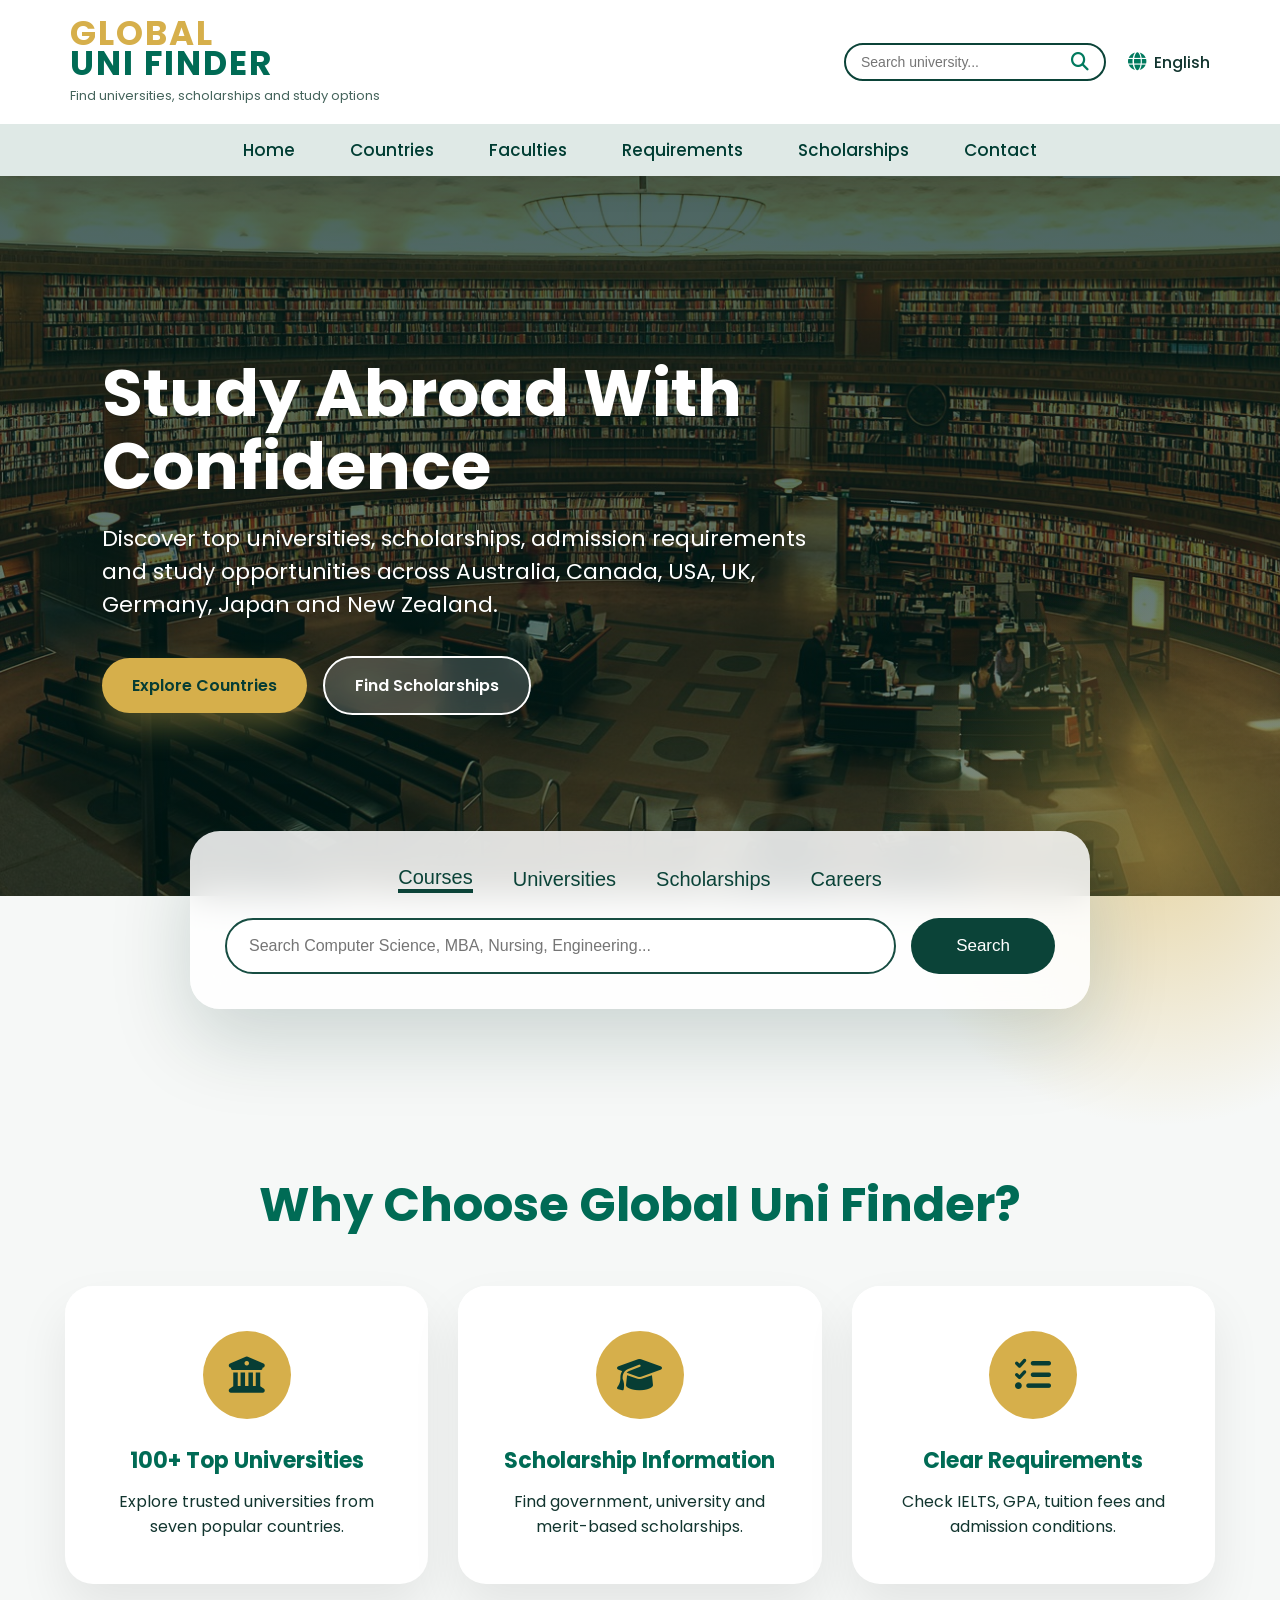
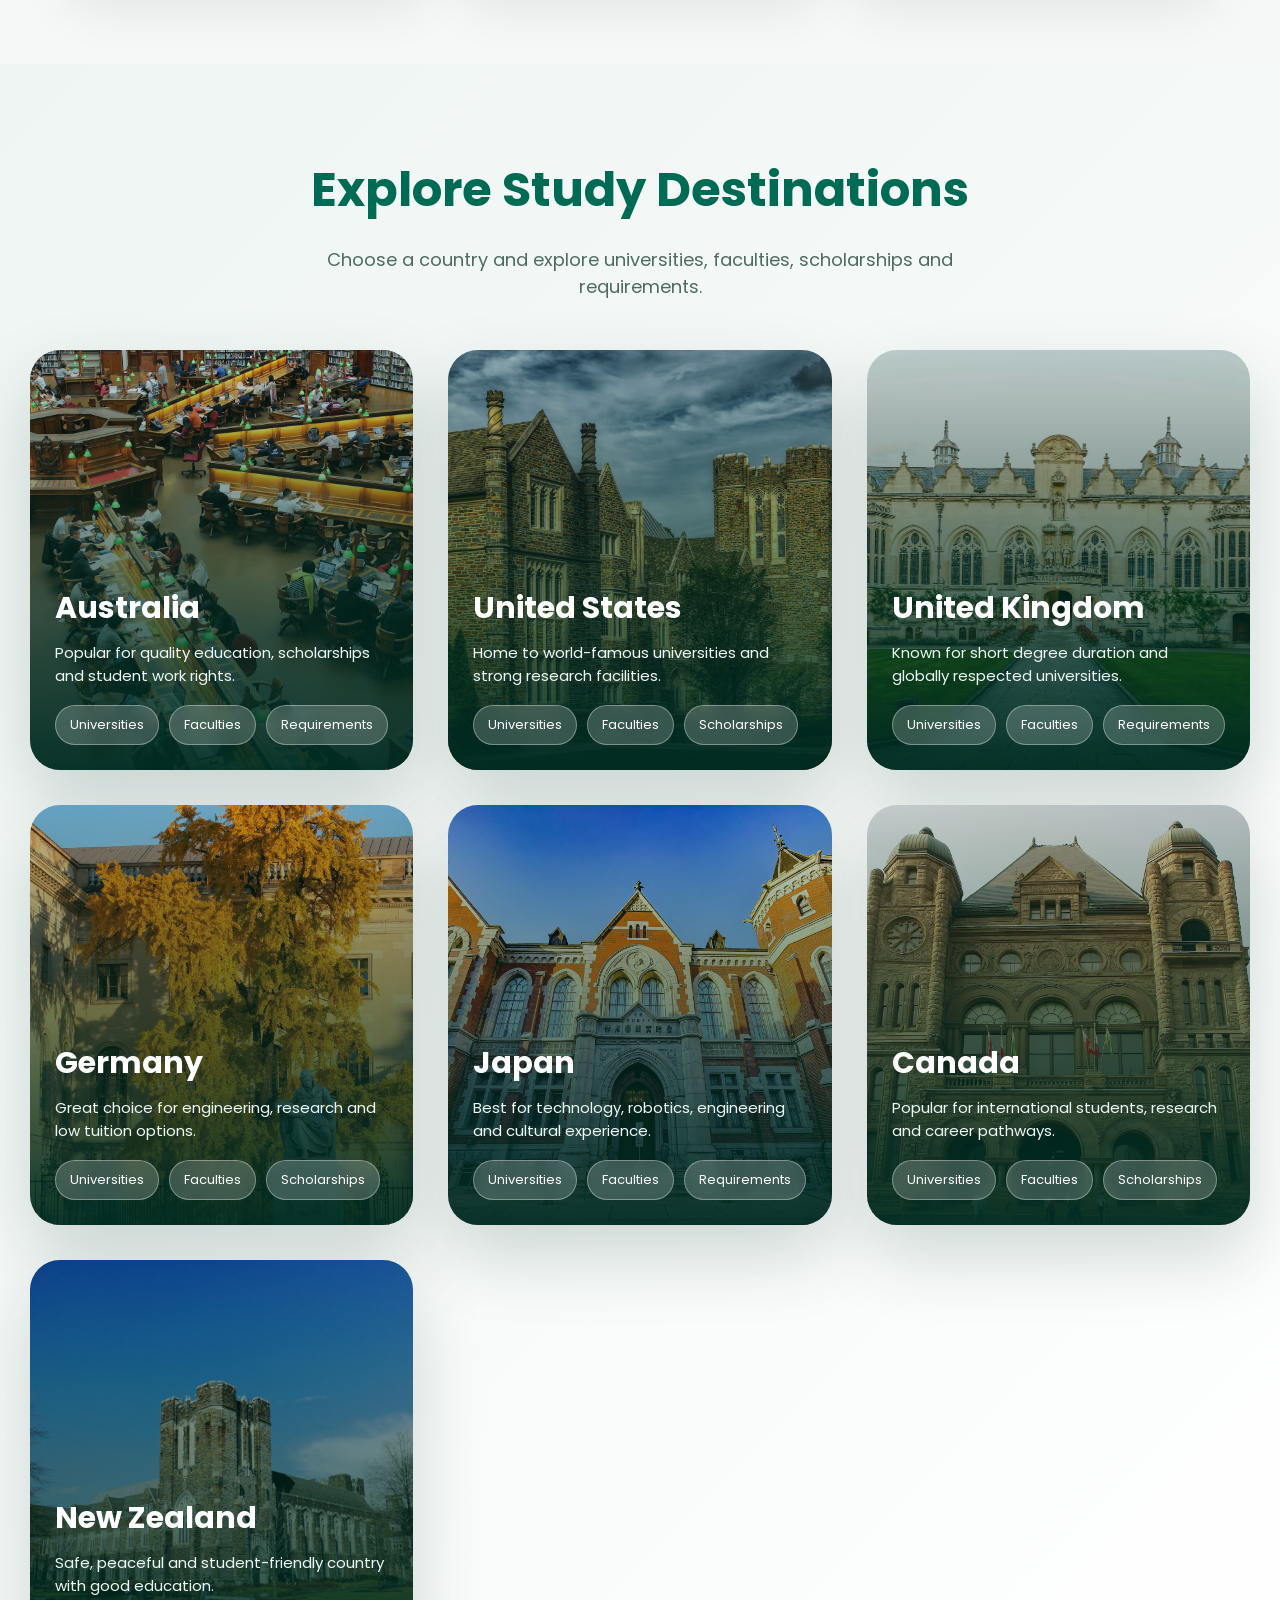
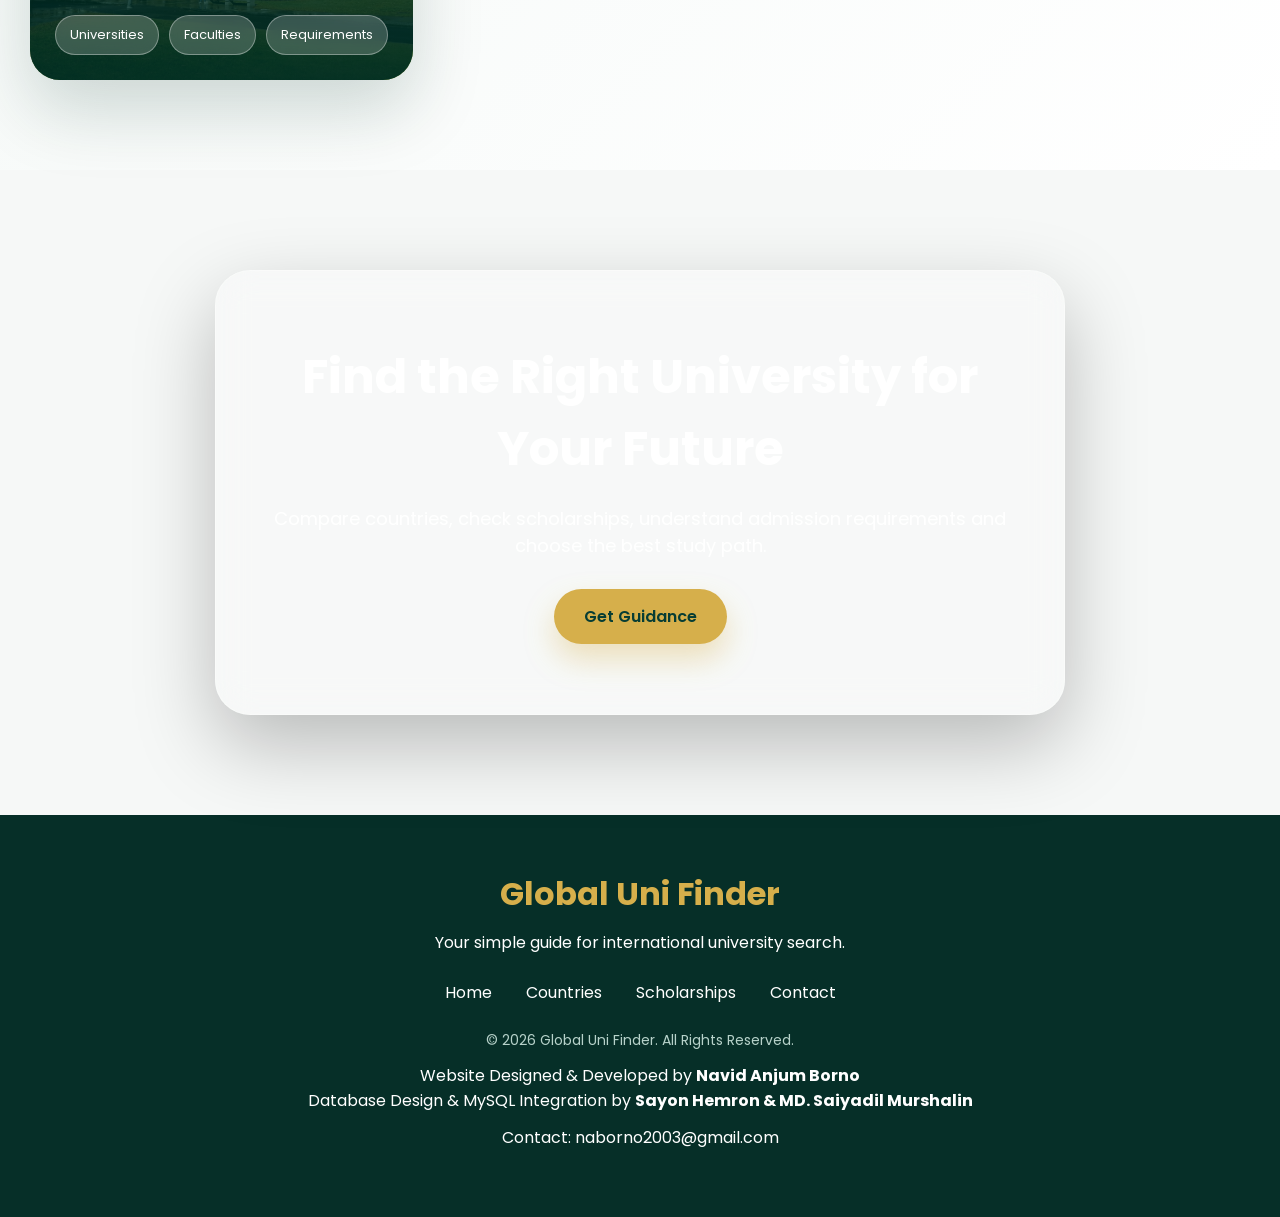
==== index.html @ c1257381 "Add files via upload" ====
<!DOCTYPE html>
<html lang="en">
<head>
    <meta charset="UTF-8">
    <meta name="viewport" content="width=device-width, initial-scale=1.0">
    <title>Global Uni Finder</title>

    <link rel="stylesheet" href="style.css">

    <!-- Icons -->
    <link rel="stylesheet" href="https://cdnjs.cloudflare.com/ajax/libs/font-awesome/6.5.0/css/all.min.css">

    <!-- Google Font -->
    <link href="https://fonts.googleapis.com/css2?family=Poppins:wght@400;500;600;700&display=swap" rel="stylesheet">
</head>

<body>

    <!-- Header -->
    <header class="header">
        <div class="top-header">
            <div class="logo">
                <h1>GLOBAL <span>UNI FINDER</span></h1>
                <p>Find universities, scholarships and study options</p>
            </div>

            <div class="top-actions">
                <div class="search-box">
                    <input type="text" placeholder="Search university...">
                    <i class="fa-solid fa-magnifying-glass"></i>
                </div>

                <div class="language">
                    <i class="fa-solid fa-globe"></i>
                    <span>English</span>
                </div>
            </div>
        </div>

        <nav class="navbar">
            <a href="index.html">Home</a>
            <a href="#countries">Countries</a>
            <a href="pages/faculties.html">Faculties</a>
            <a href="pages/requirements.html">Requirements</a>
            <a href="pages/scholarships.html">Scholarships</a>
            <a href="pages/contact.html">Contact</a>
        </nav>
    </header>

    <!-- Hero Section -->
    <section class="hero">
        <div class="hero-content">
            <h2>Study Abroad With Confidence</h2>
            <p> Discover top universities, scholarships, admission requirements and study opportunities across Australia, Canada, USA, UK, Germany, Japan and New Zealand.
</p>
            <div class="hero-buttons">
                <a href="#countries" class="btn primary-btn">Explore Countries</a>
                <a href="pages/scholarships.html" class="btn secondary-btn">Find Scholarships</a>
            </div>
        </div>
    </section>

    <!-- Search Section -->
    <section class="quick-search">
        <div class="tabs">
            <button>Courses</button>
            <button>Universities</button>
            <button>Scholarships</button>
            <button>Careers</button>
        </div>

        <div class="main-search">
            <input type="text" placeholder="Search Computer Science, MBA, Nursing, Engineering...">
            <button>Search</button>
        </div>
    </section>

    <!-- Why Choose Section -->
    <section class="why-section">
        <h2>Why Choose Global Uni Finder?</h2>

        <div class="why-container">
            <div class="why-card">
                <i class="fa-solid fa-building-columns"></i>
                <h3>100+ Top Universities</h3>
                <p>Explore trusted universities from seven popular countries.</p>
            </div>

            <div class="why-card">
                <i class="fa-solid fa-graduation-cap"></i>
                <h3>Scholarship Information</h3>
                <p>Find government, university and merit-based scholarships.</p>
            </div>

            <div class="why-card">
                <i class="fa-solid fa-list-check"></i>
                <h3>Clear Requirements</h3>
                <p>Check IELTS, GPA, tuition fees and admission conditions.</p>
            </div>
        </div>
    </section>

    <!-- Countries Section -->
    <section class="countries-section" id="countries">
        <h2>Explore Study Destinations</h2>
        <p class="section-subtitle">Choose a country and explore universities, faculties, scholarships and requirements.</p>

        <div class="country-grid">

            <div class="country-card">
                <img src="Image/australia.jpg" alt="Australia">
                <div class="country-info">
                    <h3>Australia</h3>
                    <p>Popular for quality education, scholarships and student work rights.</p>
                    <div class="card-links">
                        <a href="pages/australia.html">Universities</a>
                        <a href="pages/faculties.html">Faculties</a>
                        <a href="pages/requirements.html">Requirements</a>
                    </div>
                </div>
            </div>

            <div class="country-card">
                <img src="Image/usa.jpg" alt="USA">
                <div class="country-info">
                    <h3>United States</h3>
                    <p>Home to world-famous universities and strong research facilities.</p>
                    <div class="card-links">
                        <a href="pages/usa.html">Universities</a>
                        <a href="pages/faculties.html">Faculties</a>
                        <a href="pages/scholarships.html">Scholarships</a>
                    </div>
                </div>
            </div>

            <div class="country-card">
                <img src="Image/uk.jpg" alt="UK">
                <div class="country-info">
                    <h3>United Kingdom</h3>
                    <p>Known for short degree duration and globally respected universities.</p>
                    <div class="card-links">
                        <a href="pages/uk.html">Universities</a>
                        <a href="pages/faculties.html">Faculties</a>
                        <a href="pages/requirements.html">Requirements</a>
                    </div>
                </div>
            </div>

            <div class="country-card">
                <img src="Image/germany.jpg" alt="Germany">
                <div class="country-info">
                    <h3>Germany</h3>
                    <p>Great choice for engineering, research and low tuition options.</p>
                    <div class="card-links">
                        <a href="pages/germany.html">Universities</a>
                        <a href="pages/faculties.html">Faculties</a>
                        <a href="pages/scholarships.html">Scholarships</a>
                    </div>
                </div>
            </div>

            <div class="country-card">
                <img src="Image/japan.webp" alt="Japan">
                <div class="country-info">
                    <h3>Japan</h3>
                    <p>Best for technology, robotics, engineering and cultural experience.</p>
                    <div class="card-links">
                        <a href="pages/japan.html">Universities</a>
                        <a href="pages/faculties.html">Faculties</a>
                        <a href="pages/requirements.html">Requirements</a>
                    </div>
                </div>
            </div>

            <div class="country-card">
                <img src="Image/canada.jpg" alt="Canada">
                <div class="country-info">
                    <h3>Canada</h3>
                    <p>Popular for international students, research and career pathways.</p>
                    <div class="card-links">
                        <a href="pages/canada.html">Universities</a>
                        <a href="pages/faculties.html">Faculties</a>
                        <a href="pages/scholarships.html">Scholarships</a>
                    </div>
                </div>
            </div>

            <div class="country-card">
                <img src="Image/new zealand.jpg" alt="New Zealand">
                <div class="country-info">
                    <h3>New Zealand</h3>
                    <p>Safe, peaceful and student-friendly country with good education.</p>
                    <div class="card-links">
                        <a href="pages/newzealand.html">Universities</a>
                        <a href="pages/faculties.html">Faculties</a>
                        <a href="pages/requirements.html">Requirements</a>
                    </div>
                </div>
            </div>

        </div>
    </section>

    <!-- Featured Section -->
    <section class="feature-section">
        <div class="feature-box">
            <h2>Find the Right University for Your Future</h2>
            <p>Compare countries, check scholarships, understand admission requirements and choose the best study path.</p>
            <a href="pages/contact.html" class="btn primary-btn">Get Guidance</a>
        </div>
    </section>

    <!-- Footer -->
    <footer class="footer">
        <div class="footer-content">
            <h2>Global Uni Finder</h2>
            <p>Your simple guide for international university search.</p>

            <div class="footer-links">
                <a href="index.html">Home</a>
                <a href="#countries">Countries</a>
                <a href="pages/scholarships.html">Scholarships</a>
                <a href="pages/contact.html">Contact</a>
            </div>

            <p class="copyright">
© 2026 Global Uni Finder. All Rights Reserved.
</p>

<p class="creator">
Website Designed & Developed by
<b>Navid Anjum Borno</b><br>
Database Design & MySQL Integration by
<b>Sayon Hemron & MD. Saiyadil Murshalin</b> <br>
</p>

<p class="creator-email">
Contact:
naborno2003@gmail.com
</p>
        </div>
    </footer>

    <script src="script.js"></script>

</body>
</html>
---- style.css ----
* {
    margin: 0;
    padding: 0;
    box-sizing: border-box;
}

body {
    font-family: "Poppins", sans-serif;
    background: #f6f8f7;
    color: #12352f;
}

/* Header */
.header {
    background: white;
    box-shadow: 0 10px 30px rgba(0, 0, 0, 0.08);
    position: sticky;
    top: 0;
    z-index: 1000;
}

.top-header {
    max-width: 1200px;
    margin: auto;
    padding: 18px 30px;
    display: flex;
    justify-content: space-between;
    align-items: center;
}

.logo h1 {
    font-size: 34px;
    line-height: 30px;
    color: #d6af4b;
    letter-spacing: 2px;
}

.logo span {
    display: block;
    color: #006b55;
}

.logo p {
    font-size: 13px;
    color: #45645c;
    margin-top: 8px;
}

.top-actions {
    display: flex;
    align-items: center;
    gap: 22px;
}

.search-box {
    border: 2px solid #0b4338;
    border-radius: 30px;
    padding: 8px 15px;
    background: white;
    display: flex;
    align-items: center;
}

.search-box input {
    border: none;
    outline: none;
    width: 210px;
    font-size: 14px;
}

.search-box i,
.language i {
    color: #007a5e;
    font-size: 18px;
}

.language {
    display: flex;
    align-items: center;
    gap: 8px;
    font-weight: 500;
}

.navbar {
    background: #dfe9e6;
    padding: 13px 30px;
    display: flex;
    justify-content: center;
    gap: 55px;
}

.navbar a {
    color: #003d33;
    text-decoration: none;
    font-size: 17px;
    font-weight: 500;
    position: relative;
}

.navbar a::after {
    content: "";
    width: 0;
    height: 3px;
    background: #d6af4b;
    position: absolute;
    left: 0;
    bottom: -6px;
    transition: 0.3s;
}

.navbar a:hover::after {
    width: 100%;
}

/* Hero */
.hero {
    min-height: 720px;

    background:
        linear-gradient(
        rgba(0, 35, 30, 0.70),
        rgba(0, 35, 30, 0.55)
        ),
        url("Image/hero.jpg");

    background-size: cover;
    background-position: center;
    background-repeat: no-repeat;

    display: flex;
    align-items: center;
}

.hero::after {
    content: "";
    position: absolute;
    width: 600px;
    height: 600px;
    right: -180px;
    bottom: -250px;
    background: radial-gradient(circle, rgba(214,175,75,0.45), transparent 65%);
}

.hero-content {
    max-width: 850px;
    margin-left: 8%;
    color: white;
    position: relative;
    z-index: 2;
    animation: slideUp 1s ease;
}

.hero-content h2 {
    font-size: 66px;
    line-height: 1.1;
    margin-bottom: 20px;
}

.hero-content p {
    font-size: 22px;
    max-width: 720px;
    margin-bottom: 35px;
}

.btn {
    display: inline-block;
    padding: 15px 30px;
    border-radius: 35px;
    text-decoration: none;
    font-weight: 600;
    transition: 0.3s;
}

.primary-btn {
    background: #d6af4b;
    color: #073d34;
    box-shadow: 0 15px 30px rgba(214, 175, 75, 0.35);
}

.secondary-btn {
    background: rgba(255,255,255,0.18);
    color: white;
    border: 2px solid white;
    margin-left: 12px;
    backdrop-filter: blur(10px);
}

.btn:hover {
    transform: translateY(-5px) scale(1.03);
}

/* Quick Search */
.quick-search {
    max-width: 900px;
    margin: -65px auto 80px;
    padding: 35px;
    background: rgba(255, 255, 255, 0.85);
    backdrop-filter: blur(18px);
    border-radius: 30px;
    box-shadow: 0 30px 80px rgba(0, 48, 38, 0.18);
    position: relative;
    z-index: 5;
}

.tabs {
    display: flex;
    justify-content: center;
    gap: 40px;
    margin-bottom: 25px;
}

.tabs button {
    border: none;
    background: transparent;
    font-size: 20px;
    font-weight: 500;
    color: #0b4338;
    cursor: pointer;
}

.tabs button:first-child {
    border-bottom: 4px solid #0b4338;
}

.main-search {
    display: flex;
    gap: 15px;
}

.main-search input {
    flex: 1;
    padding: 17px 22px;
    border: 2px solid #174d42;
    border-radius: 35px;
    outline: none;
    font-size: 16px;
}

.main-search button {
    padding: 17px 45px;
    border: none;
    border-radius: 35px;
    background: #0b4338;
    color: white;
    font-size: 17px;
    cursor: pointer;
    transition: 0.3s;
}

.main-search button:hover {
    background: #d6af4b;
    color: #0b4338;
}

/* Why */
.why-section {
    padding: 80px 30px;
    text-align: center;
}

.why-section h2,
.countries-section h2,
.feature-box h2 {
    font-size: 48px;
    color: #006b55;
    margin-bottom: 45px;
}

.why-container {
    max-width: 1150px;
    margin: auto;
    display: grid;
    grid-template-columns: repeat(3, 1fr);
    gap: 30px;
}

.why-card {
    padding: 45px 30px;
    background: white;
    border-radius: 28px;
    box-shadow:
        0 25px 50px rgba(0,0,0,0.08),
        inset 0 1px 0 rgba(255,255,255,0.8);
    transition: 0.4s;
    transform-style: preserve-3d;
}

.why-card:hover {
    transform: translateY(-15px) rotateX(5deg) rotateY(-5deg);
    box-shadow: 0 35px 80px rgba(0, 80, 65, 0.18);
}

.why-card i {
    width: 88px;
    height: 88px;
    background: #d6af4b;
    color: #073d34;
    border-radius: 50%;
    font-size: 36px;
    display: grid;
    place-items: center;
    margin: 0 auto 25px;
}

.why-card h3 {
    font-size: 22px;
    color: #006b55;
    margin-bottom: 12px;
}

/* Countries */
.countries-section {
    padding: 90px 30px;
    background: linear-gradient(135deg, #eef5f2, #ffffff);
    text-align: center;
}

.section-subtitle {
    font-size: 18px;
    max-width: 750px;
    margin: -25px auto 50px;
    color: #4e6b63;
}

.country-grid {
    max-width: 1250px;
    margin: auto;
    display: grid;
    grid-template-columns: repeat(3, 1fr);
    gap: 35px;
}

.country-card {
    height: 420px;
    border-radius: 30px;
    overflow: hidden;
    position: relative;
    box-shadow: 0 30px 70px rgba(0, 50, 40, 0.18);
    transform-style: preserve-3d;
    transition: 0.5s;
}

.country-card:hover {
    transform: translateY(-18px) scale(1.02);
}

.country-card img {
    width: 100%;
    height: 100%;
    object-fit: cover;
    transition: 0.6s;
}

.country-card:hover img {
    transform: scale(1.12);
}

.country-card::after {
    content: "";
    position: absolute;
    inset: 0;
    background: linear-gradient(to top, rgba(0, 45, 35, 0.95), rgba(0, 45, 35, 0.2));
}

.country-info {
    position: absolute;
    left: 25px;
    right: 25px;
    bottom: 25px;
    color: white;
    z-index: 2;
    text-align: left;
}

.country-info h3 {
    font-size: 30px;
    margin-bottom: 10px;
}

.country-info p {
    font-size: 15px;
    margin-bottom: 18px;
    color: #eef8f5;
}

.card-links {
    display: flex;
    flex-wrap: wrap;
    gap: 10px;
}

.card-links a {
    text-decoration: none;
    padding: 9px 14px;
    border-radius: 20px;
    background: rgba(255,255,255,0.2);
    color: white;
    font-size: 13px;
    backdrop-filter: blur(8px);
    border: 1px solid rgba(255,255,255,0.35);
    transition: 0.3s;
}

.card-links a:hover {
    background: #d6af4b;
    color: #073d34;
}

/* Feature */
.feature-section {
    padding: 100px 30px;
    background:
        linear-gradient(rgba(0, 54, 44, 0.88), rgba(0, 54, 44, 0.88)),
        url("Image/hero.jpg");
    background-size: cover;
    background-attachment: fixed;
    text-align: center;
}

.feature-box {
    max-width: 850px;
    margin: auto;
    color: white;
    padding: 70px 45px;
    border-radius: 35px;
    background: rgba(255,255,255,0.12);
    border: 1px solid rgba(255,255,255,0.25);
    backdrop-filter: blur(18px);
    box-shadow: 0 30px 80px rgba(0,0,0,0.25);
}

.feature-box h2 {
    color: white;
    margin-bottom: 20px;
}

.feature-box p {
    font-size: 18px;
    margin-bottom: 30px;
}

/* Footer */
.footer {
    background: #062f28;
    color: white;
    text-align: center;
    padding: 55px 20px;
}

.footer h2 {
    color: #d6af4b;
    font-size: 32px;
}

.footer p {
    margin: 12px 0;
}

.footer-links {
    margin: 25px 0;
}

.footer-links a {
    color: white;
    text-decoration: none;
    margin: 0 15px;
}

.footer-links a:hover {
    color: #d6af4b;
}

.copyright {
    color: #b7d2ca;
    font-size: 14px;
}

/* Animation */
@keyframes slideUp {
    from {
        opacity: 0;
        transform: translateY(45px);
    }
    to {
        opacity: 1;
        transform: translateY(0);
    }
}

/* Responsive */
@media (max-width: 950px) {
    .top-header {
        flex-direction: column;
        gap: 20px;
    }

    .navbar {
        flex-wrap: wrap;
        gap: 25px;
    }

    .hero-content h2 {
        font-size: 44px;
    }

    .why-container,
    .country-grid {
        grid-template-columns: 1fr;
    }

    .main-search {
        flex-direction: column;
    }

    .tabs {
        flex-wrap: wrap;
        gap: 20px;
    }
}

@media (max-width: 550px) {
    .hero {
        min-height: 560px;
    }

    .hero-content {
        margin: 0 25px;
    }

    .hero-content h2 {
        font-size: 36px;
    }

    .hero-content p {
        font-size: 17px;
    }

    .secondary-btn {
        margin-left: 0;
        margin-top: 12px;
    }

    .quick-search {
        margin: -45px 15px 60px;
        padding: 25px;
    }

    .country-card {
        height: 380px;
    }
    .creator{
    margin-top:15px;
    color:#d6af4b;
    font-size:15px;
}

.creator-email{
    color:#cfded8;
    font-size:14px;
    margin-top:5px;
}
}
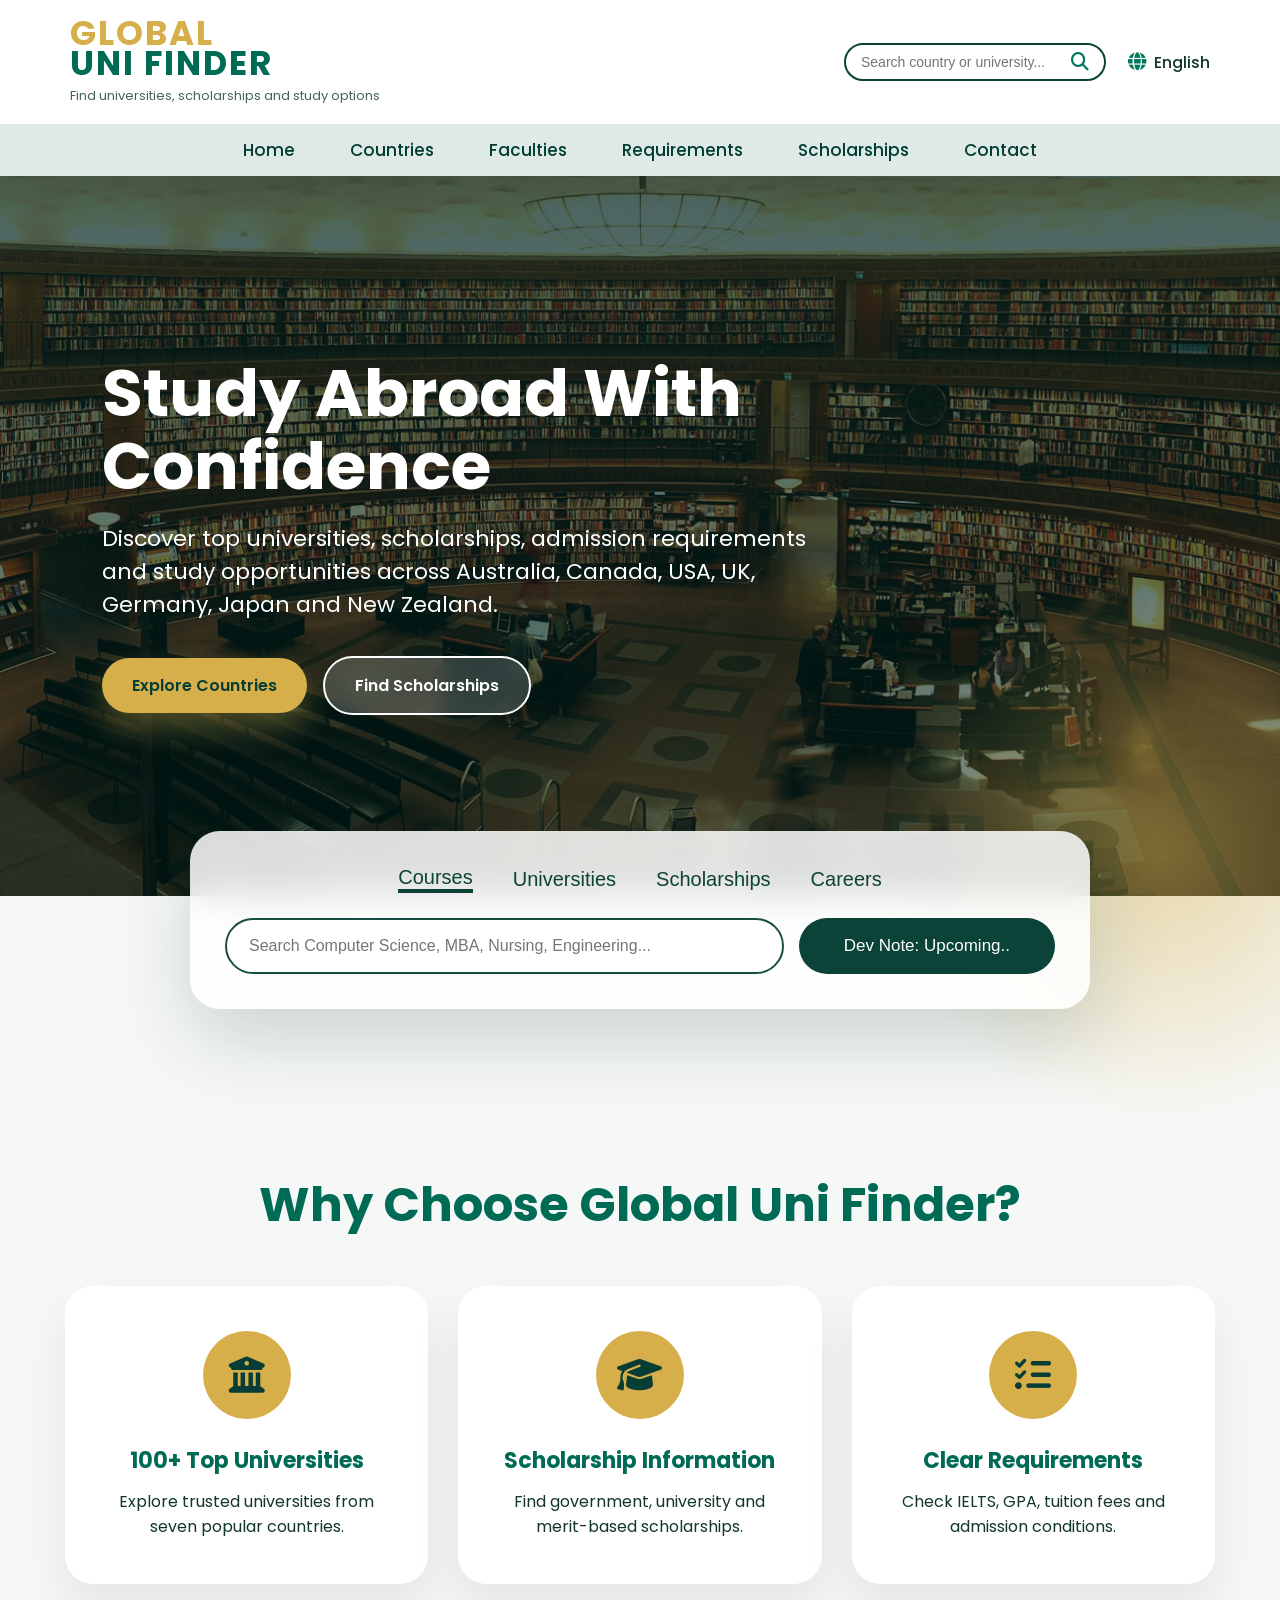
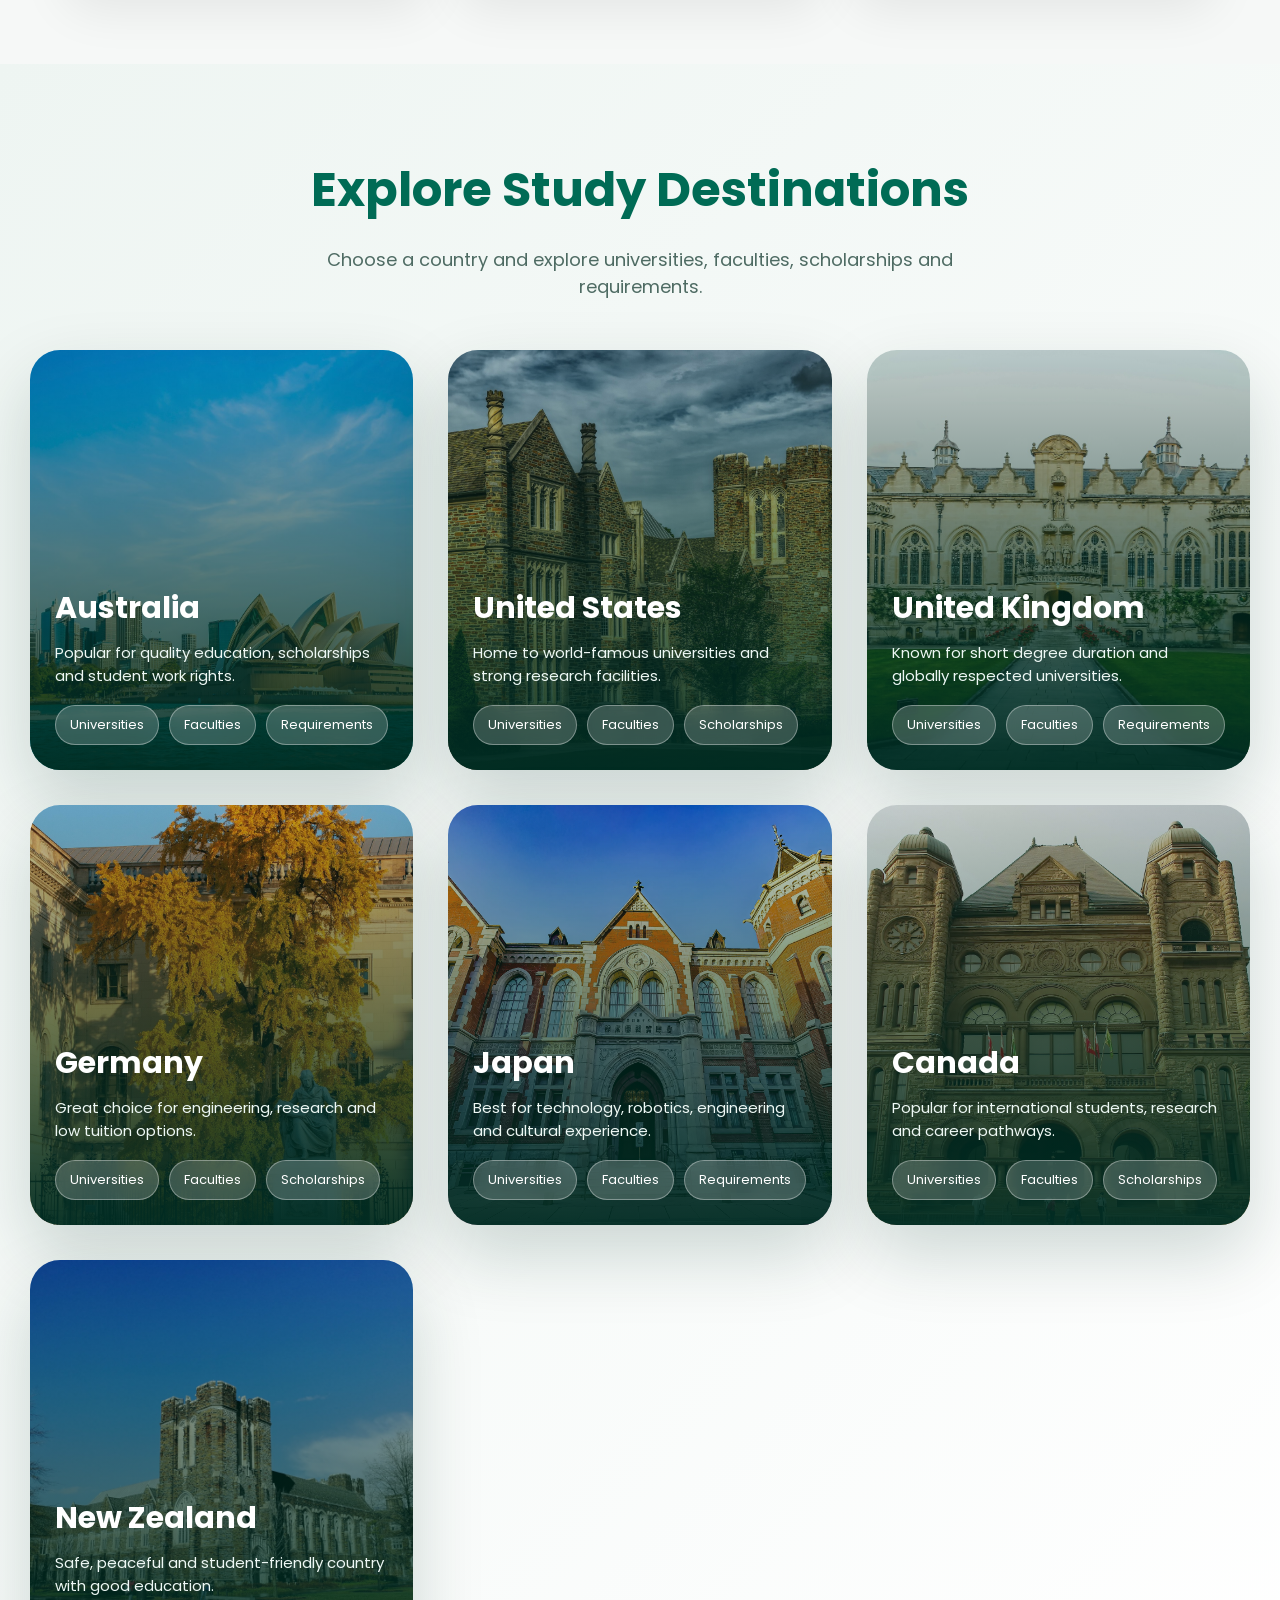
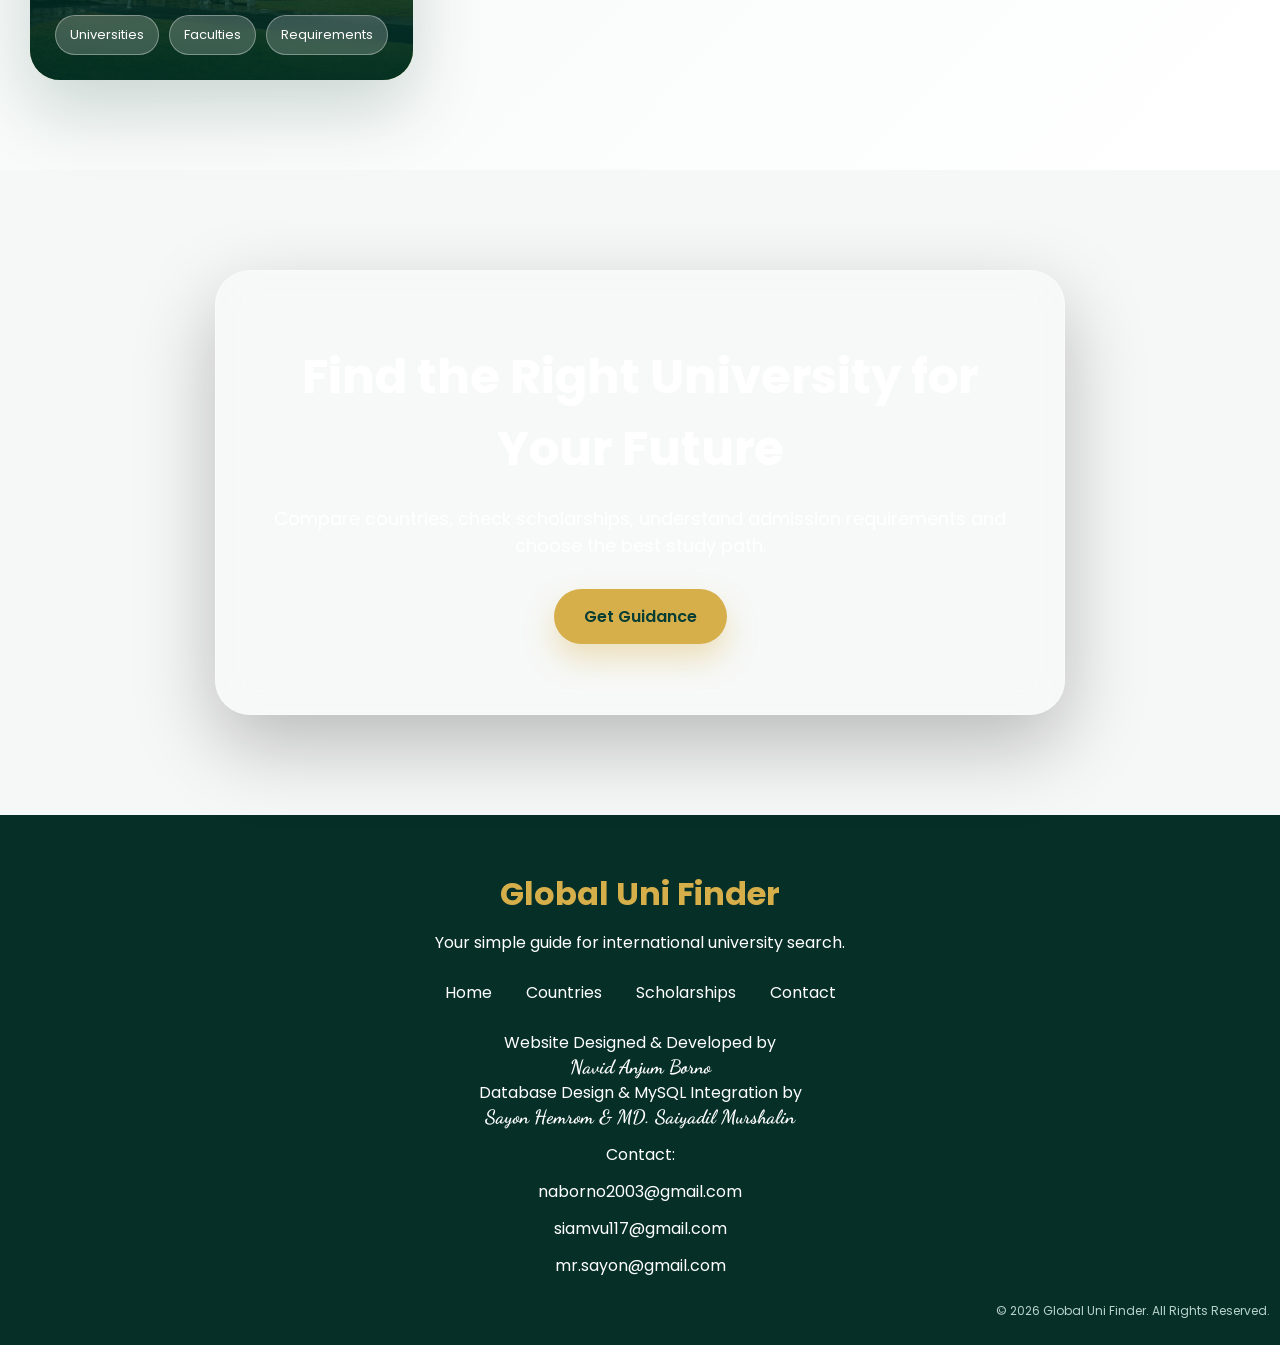
==== commit f61828a7: "Add files via upload" ====
--- a/index.html
+++ b/index.html
@@ -1,247 +1,280 @@
 <!DOCTYPE html>
 <html lang="en">
-<head>
-    <meta charset="UTF-8">
-    <meta name="viewport" content="width=device-width, initial-scale=1.0">
-    <title>Global Uni Finder</title>
-
-    <link rel="stylesheet" href="style.css">
-
-    <!-- Icons -->
-    <link rel="stylesheet" href="https://cdnjs.cloudflare.com/ajax/libs/font-awesome/6.5.0/css/all.min.css">
-
-    <!-- Google Font -->
-    <link href="https://fonts.googleapis.com/css2?family=Poppins:wght@400;500;600;700&display=swap" rel="stylesheet">
-</head>
-
-<body>
-
-    <!-- Header -->
-    <header class="header">
-        <div class="top-header">
-            <div class="logo">
-                <h1>GLOBAL <span>UNI FINDER</span></h1>
-                <p>Find universities, scholarships and study options</p>
-            </div>
-
-            <div class="top-actions">
-                <div class="search-box">
-                    <input type="text" placeholder="Search university...">
-                    <i class="fa-solid fa-magnifying-glass"></i>
-                </div>
-
-                <div class="language">
-                    <i class="fa-solid fa-globe"></i>
-                    <span>English</span>
-                </div>
-            </div>
-        </div>
-
-        <nav class="navbar">
-            <a href="index.html">Home</a>
-            <a href="#countries">Countries</a>
-            <a href="pages/faculties.html">Faculties</a>
-            <a href="pages/requirements.html">Requirements</a>
-            <a href="pages/scholarships.html">Scholarships</a>
-            <a href="pages/contact.html">Contact</a>
-        </nav>
-    </header>
-
-    <!-- Hero Section -->
-    <section class="hero">
-        <div class="hero-content">
-            <h2>Study Abroad With Confidence</h2>
-            <p> Discover top universities, scholarships, admission requirements and study opportunities across Australia, Canada, USA, UK, Germany, Japan and New Zealand.
-</p>
-            <div class="hero-buttons">
-                <a href="#countries" class="btn primary-btn">Explore Countries</a>
-                <a href="pages/scholarships.html" class="btn secondary-btn">Find Scholarships</a>
-            </div>
-        </div>
-    </section>
-
-    <!-- Search Section -->
-    <section class="quick-search">
-        <div class="tabs">
-            <button>Courses</button>
-            <button>Universities</button>
-            <button>Scholarships</button>
-            <button>Careers</button>
-        </div>
-
-        <div class="main-search">
-            <input type="text" placeholder="Search Computer Science, MBA, Nursing, Engineering...">
-            <button>Search</button>
-        </div>
-    </section>
-
-    <!-- Why Choose Section -->
-    <section class="why-section">
-        <h2>Why Choose Global Uni Finder?</h2>
-
-        <div class="why-container">
-            <div class="why-card">
-                <i class="fa-solid fa-building-columns"></i>
-                <h3>100+ Top Universities</h3>
-                <p>Explore trusted universities from seven popular countries.</p>
-            </div>
-
-            <div class="why-card">
-                <i class="fa-solid fa-graduation-cap"></i>
-                <h3>Scholarship Information</h3>
-                <p>Find government, university and merit-based scholarships.</p>
-            </div>
-
-            <div class="why-card">
-                <i class="fa-solid fa-list-check"></i>
-                <h3>Clear Requirements</h3>
-                <p>Check IELTS, GPA, tuition fees and admission conditions.</p>
-            </div>
-        </div>
-    </section>
-
-    <!-- Countries Section -->
-    <section class="countries-section" id="countries">
-        <h2>Explore Study Destinations</h2>
-        <p class="section-subtitle">Choose a country and explore universities, faculties, scholarships and requirements.</p>
-
-        <div class="country-grid">
-
-            <div class="country-card">
-                <img src="Image/australia.jpg" alt="Australia">
-                <div class="country-info">
-                    <h3>Australia</h3>
-                    <p>Popular for quality education, scholarships and student work rights.</p>
-                    <div class="card-links">
-                        <a href="pages/australia.html">Universities</a>
-                        <a href="pages/faculties.html">Faculties</a>
-                        <a href="pages/requirements.html">Requirements</a>
-                    </div>
-                </div>
-            </div>
-
-            <div class="country-card">
-                <img src="Image/usa.jpg" alt="USA">
-                <div class="country-info">
-                    <h3>United States</h3>
-                    <p>Home to world-famous universities and strong research facilities.</p>
-                    <div class="card-links">
-                        <a href="pages/usa.html">Universities</a>
-                        <a href="pages/faculties.html">Faculties</a>
-                        <a href="pages/scholarships.html">Scholarships</a>
-                    </div>
-                </div>
-            </div>
-
-            <div class="country-card">
-                <img src="Image/uk.jpg" alt="UK">
-                <div class="country-info">
-                    <h3>United Kingdom</h3>
-                    <p>Known for short degree duration and globally respected universities.</p>
-                    <div class="card-links">
-                        <a href="pages/uk.html">Universities</a>
-                        <a href="pages/faculties.html">Faculties</a>
-                        <a href="pages/requirements.html">Requirements</a>
-                    </div>
-                </div>
-            </div>
-
-            <div class="country-card">
-                <img src="Image/germany.jpg" alt="Germany">
-                <div class="country-info">
-                    <h3>Germany</h3>
-                    <p>Great choice for engineering, research and low tuition options.</p>
-                    <div class="card-links">
-                        <a href="pages/germany.html">Universities</a>
-                        <a href="pages/faculties.html">Faculties</a>
-                        <a href="pages/scholarships.html">Scholarships</a>
-                    </div>
-                </div>
-            </div>
-
-            <div class="country-card">
-                <img src="Image/japan.webp" alt="Japan">
-                <div class="country-info">
-                    <h3>Japan</h3>
-                    <p>Best for technology, robotics, engineering and cultural experience.</p>
-                    <div class="card-links">
-                        <a href="pages/japan.html">Universities</a>
-                        <a href="pages/faculties.html">Faculties</a>
-                        <a href="pages/requirements.html">Requirements</a>
-                    </div>
-                </div>
-            </div>
-
-            <div class="country-card">
-                <img src="Image/canada.jpg" alt="Canada">
-                <div class="country-info">
-                    <h3>Canada</h3>
-                    <p>Popular for international students, research and career pathways.</p>
-                    <div class="card-links">
-                        <a href="pages/canada.html">Universities</a>
-                        <a href="pages/faculties.html">Faculties</a>
-                        <a href="pages/scholarships.html">Scholarships</a>
-                    </div>
-                </div>
-            </div>
-
-            <div class="country-card">
-                <img src="Image/new zealand.jpg" alt="New Zealand">
-                <div class="country-info">
-                    <h3>New Zealand</h3>
-                    <p>Safe, peaceful and student-friendly country with good education.</p>
-                    <div class="card-links">
-                        <a href="pages/newzealand.html">Universities</a>
-                        <a href="pages/faculties.html">Faculties</a>
-                        <a href="pages/requirements.html">Requirements</a>
-                    </div>
-                </div>
-            </div>
-
-        </div>
-    </section>
-
-    <!-- Featured Section -->
-    <section class="feature-section">
-        <div class="feature-box">
-            <h2>Find the Right University for Your Future</h2>
-            <p>Compare countries, check scholarships, understand admission requirements and choose the best study path.</p>
-            <a href="pages/contact.html" class="btn primary-btn">Get Guidance</a>
-        </div>
-    </section>
-
-    <!-- Footer -->
-    <footer class="footer">
-        <div class="footer-content">
-            <h2>Global Uni Finder</h2>
-            <p>Your simple guide for international university search.</p>
-
-            <div class="footer-links">
+    <head>
+        <meta charset="UTF-8">
+        <meta name="viewport" content="width=device-width, initial-scale=1.0">
+        <title>Global Uni Finder</title>
+
+        <link rel="stylesheet" href="style.css">
+
+        <!-- Icons -->
+        <link rel="stylesheet"
+            href="https://cdnjs.cloudflare.com/ajax/libs/font-awesome/6.5.0/css/all.min.css">
+
+        <!-- Google Font -->
+        <link
+            href="https://fonts.googleapis.com/css2?family=Poppins:wght@400;500;600;700&display=swap"
+            rel="stylesheet">
+
+        <link
+            href="https://fonts.googleapis.com/css2?family=Dancing+Script&display=swap"
+            rel="stylesheet">
+        <link
+            href="https://fonts.googleapis.com/css2?family=Great+Vibes&display=swap"
+            rel="stylesheet">
+
+    </head>
+
+    <body>
+
+        <!-- Header -->
+        <header class="header">
+            <div class="top-header">
+                <div class="logo">
+                    <h1>GLOBAL <span>UNI FINDER</span></h1>
+                    <p>Find universities, scholarships and study options</p>
+                </div>
+
+                <div class="top-actions">
+                    <div class="search-box">
+                        <input type="text" placeholder="Search country or university...">
+                        <i class="fa-solid fa-magnifying-glass"></i>
+                    </div>
+
+                    <div class="language">
+                        <i class="fa-solid fa-globe"></i>
+                        <span>English</span>
+                    </div>
+                </div>
+            </div>
+
+            <nav class="navbar">
                 <a href="index.html">Home</a>
                 <a href="#countries">Countries</a>
+                <a href="pages/faculties.html">Faculties</a>
+                <a href="pages/requirements.html">Requirements</a>
                 <a href="pages/scholarships.html">Scholarships</a>
                 <a href="pages/contact.html">Contact</a>
-            </div>
-
-            <p class="copyright">
-© 2026 Global Uni Finder. All Rights Reserved.
-</p>
-
-<p class="creator">
-Website Designed & Developed by
-<b>Navid Anjum Borno</b><br>
-Database Design & MySQL Integration by
-<b>Sayon Hemron & MD. Saiyadil Murshalin</b> <br>
-</p>
-
-<p class="creator-email">
-Contact:
-naborno2003@gmail.com
-</p>
-        </div>
-    </footer>
-
-    <script src="script.js"></script>
-
-</body>
+            </nav>
+        </header>
+
+        <!-- Hero Section -->
+        <section class="hero">
+            <div class="hero-content">
+                <h2>Study Abroad With Confidence</h2>
+                <p> Discover top universities, scholarships, admission
+                    requirements and study opportunities across Australia,
+                    Canada, USA, UK, Germany, Japan and New Zealand.
+                </p>
+                <div class="hero-buttons">
+                    <a href="#countries" class="btn primary-btn">Explore
+                        Countries</a>
+                    <a href="pages/scholarships.html"
+                        class="btn secondary-btn">Find Scholarships</a>
+                </div>
+            </div>
+        </section>
+
+        <!-- Search Section -->
+        <section class="quick-search">
+            <div class="tabs">
+                <button>Courses</button>
+                <button>Universities</button>
+                <button>Scholarships</button>
+                <button>Careers</button>
+            </div>
+
+            <div class="main-search">
+                <input type="text"
+                    placeholder="Search Computer Science, MBA, Nursing, Engineering...">
+                <button>Dev Note: Upcoming..</button>
+            </div>
+        </section>
+
+        <!-- Why Choose Section -->
+        <section class="why-section">
+            <h2>Why Choose Global Uni Finder?</h2>
+
+            <div class="why-container">
+                <div class="why-card">
+                    <i class="fa-solid fa-building-columns"></i>
+                    <h3>100+ Top Universities</h3>
+                    <p>Explore trusted universities from seven popular
+                        countries.</p>
+                </div>
+
+                <div class="why-card">
+                    <i class="fa-solid fa-graduation-cap"></i>
+                    <h3>Scholarship Information</h3>
+                    <p>Find government, university and merit-based
+                        scholarships.</p>
+                </div>
+
+                <div class="why-card">
+                    <i class="fa-solid fa-list-check"></i>
+                    <h3>Clear Requirements</h3>
+                    <p>Check IELTS, GPA, tuition fees and admission
+                        conditions.</p>
+                </div>
+            </div>
+        </section>
+
+        <!-- Countries Section -->
+        <section class="countries-section" id="countries">
+            <h2>Explore Study Destinations</h2>
+            <p class="section-subtitle">Choose a country and explore
+                universities, faculties, scholarships and requirements.</p>
+
+            <div class="country-grid">
+
+                <div class="country-card">
+                    <img src="Image/australia2.jpg" alt="Australia">
+                    <div class="country-info">
+                        <h3>Australia</h3>
+                        <p>Popular for quality education, scholarships and
+                            student work rights.</p>
+                        <div class="card-links">
+                            <a href="pages/australia.html">Universities</a>
+                            <a href="pages/faculties.html">Faculties</a>
+                            <a href="pages/requirements.html">Requirements</a>
+                        </div>
+                    </div>
+                </div>
+
+                <div class="country-card">
+                    <img src="Image/usa.jpg" alt="USA">
+                    <div class="country-info">
+                        <h3>United States</h3>
+                        <p>Home to world-famous universities and strong research
+                            facilities.</p>
+                        <div class="card-links">
+                            <a href="pages/usa.html">Universities</a>
+                            <a href="pages/faculties.html">Faculties</a>
+                            <a href="pages/scholarships.html">Scholarships</a>
+                        </div>
+                    </div>
+                </div>
+
+                <div class="country-card">
+                    <img src="Image/uk.jpg" alt="UK">
+                    <div class="country-info">
+                        <h3>United Kingdom</h3>
+                        <p>Known for short degree duration and globally
+                            respected universities.</p>
+                        <div class="card-links">
+                            <a href="pages/uk.html">Universities</a>
+                            <a href="pages/faculties.html">Faculties</a>
+                            <a href="pages/requirements.html">Requirements</a>
+                        </div>
+                    </div>
+                </div>
+
+                <div class="country-card">
+                    <img src="Image/germany.jpg" alt="Germany">
+                    <div class="country-info">
+                        <h3>Germany</h3>
+                        <p>Great choice for engineering, research and low
+                            tuition options.</p>
+                        <div class="card-links">
+                            <a href="pages/germany.html">Universities</a>
+                            <a href="pages/faculties.html">Faculties</a>
+                            <a href="pages/scholarships.html">Scholarships</a>
+                        </div>
+                    </div>
+                </div>
+
+                <div class="country-card">
+                    <img src="Image/japan.webp" alt="Japan">
+                    <div class="country-info">
+                        <h3>Japan</h3>
+                        <p>Best for technology, robotics, engineering and
+                            cultural experience.</p>
+                        <div class="card-links">
+                            <a href="pages/japan.html">Universities</a>
+                            <a href="pages/faculties.html">Faculties</a>
+                            <a href="pages/requirements.html">Requirements</a>
+                        </div>
+                    </div>
+                </div>
+
+                <div class="country-card">
+                    <img src="Image/canada.jpg" alt="Canada">
+                    <div class="country-info">
+                        <h3>Canada</h3>
+                        <p>Popular for international students, research and
+                            career pathways.</p>
+                        <div class="card-links">
+                            <a href="pages/canada.html">Universities</a>
+                            <a href="pages/faculties.html">Faculties</a>
+                            <a href="pages/scholarships.html">Scholarships</a>
+                        </div>
+                    </div>
+                </div>
+
+                <div class="country-card">
+                    <img src="Image/new zealand.jpg" alt="New Zealand">
+                    <div class="country-info">
+                        <h3>New Zealand</h3>
+                        <p>Safe, peaceful and student-friendly country with good
+                            education.</p>
+                        <div class="card-links">
+                            <a href="pages/newzealand.html">Universities</a>
+                            <a href="pages/faculties.html">Faculties</a>
+                            <a href="pages/requirements.html">Requirements</a>
+                        </div>
+                    </div>
+                </div>
+
+            </div>
+        </section>
+
+        <!-- Featured Section -->
+        <section class="feature-section">
+            <div class="feature-box">
+                <h2>Find the Right University for Your Future</h2>
+                <p>Compare countries, check scholarships, understand admission
+                    requirements and choose the best study path.</p>
+                <a href="pages/contact.html" class="btn primary-btn">Get
+                    Guidance</a>
+            </div>
+        </section>
+
+        <!-- Footer -->
+        <footer class="footer">
+            <div class="footer-content">
+                <h2>Global Uni Finder</h2>
+                <p>Your simple guide for international university search.</p>
+
+                <div class="footer-links">
+                    <a href="index.html">Home</a>
+                    <a href="#countries">Countries</a>
+                    <a href="pages/scholarships.html">Scholarships</a>
+                    <a href="pages/contact.html">Contact</a>
+                </div>
+
+                
+                <p class="creator">
+                    Website Designed & Developed by <br>
+                    <b id="member">Navid Anjum Borno</b><br>
+                    Database Design & MySQL Integration by <br>
+                    <b id="member">Sayon Hemrom & MD. Saiyadil Murshalin</b>
+                    <br>
+                </p>
+                
+                Contact: 
+                <div class="creator-email">
+                    <p id="member-email">naborno2003@gmail.com</p>
+                    <p id="member-email">siamvu117@gmail.com</p>
+                    <p id="member-email">mr.sayon@gmail.com</p>
+                </div>
+                
+                <p class="copyright">
+                    © 2026 Global Uni Finder. All Rights Reserved.
+                </p>
+            </div>
+        </footer>
+
+        <script src="script.js"></script>
+
+    </body>
 </html>
--- a/style.css
+++ b/style.css
@@ -8,6 +8,16 @@
     font-family: "Poppins", sans-serif;
     background: #f6f8f7;
     color: #12352f;
+}
+
+
+
+#member {
+    font-size: larger;
+    /* text-shadow: 8px 4px 4px skyblue; */
+    font-weight: bolder;
+    /* border: green; */
+    font-family: 'Dancing Script', cursive;
 }
 
 /* Header */
@@ -117,10 +127,8 @@
     min-height: 720px;
 
     background:
-        linear-gradient(
-        rgba(0, 35, 30, 0.70),
-        rgba(0, 35, 30, 0.55)
-        ),
+        linear-gradient(rgba(0, 35, 30, 0.70),
+            rgba(0, 35, 30, 0.55)),
         url("Image/hero.jpg");
 
     background-size: cover;
@@ -138,7 +146,7 @@
     height: 600px;
     right: -180px;
     bottom: -250px;
-    background: radial-gradient(circle, rgba(214,175,75,0.45), transparent 65%);
+    background: radial-gradient(circle, rgba(214, 175, 75, 0.45), transparent 65%);
 }
 
 .hero-content {
@@ -178,7 +186,7 @@
 }
 
 .secondary-btn {
-    background: rgba(255,255,255,0.18);
+    background: rgba(255, 255, 255, 0.18);
     color: white;
     border: 2px solid white;
     margin-left: 12px;
@@ -279,8 +287,8 @@
     background: white;
     border-radius: 28px;
     box-shadow:
-        0 25px 50px rgba(0,0,0,0.08),
-        inset 0 1px 0 rgba(255,255,255,0.8);
+        0 25px 50px rgba(0, 0, 0, 0.08),
+        inset 0 1px 0 rgba(255, 255, 255, 0.8);
     transition: 0.4s;
     transform-style: preserve-3d;
 }
@@ -393,11 +401,11 @@
     text-decoration: none;
     padding: 9px 14px;
     border-radius: 20px;
-    background: rgba(255,255,255,0.2);
+    background: rgba(255, 255, 255, 0.2);
     color: white;
     font-size: 13px;
     backdrop-filter: blur(8px);
-    border: 1px solid rgba(255,255,255,0.35);
+    border: 1px solid rgba(255, 255, 255, 0.35);
     transition: 0.3s;
 }
 
@@ -423,10 +431,10 @@
     color: white;
     padding: 70px 45px;
     border-radius: 35px;
-    background: rgba(255,255,255,0.12);
-    border: 1px solid rgba(255,255,255,0.25);
+    background: rgba(255, 255, 255, 0.12);
+    border: 1px solid rgba(255, 255, 255, 0.25);
     backdrop-filter: blur(18px);
-    box-shadow: 0 30px 80px rgba(0,0,0,0.25);
+    box-shadow: 0 30px 80px rgba(0, 0, 0, 0.25);
 }
 
 .feature-box h2 {
@@ -471,8 +479,18 @@
 }
 
 .copyright {
+    position: absolute;
+    /* bottom: 10px; */
     color: #b7d2ca;
-    font-size: 14px;
+    font-size: 12px;
+}
+
+.copyright:first-of-type {
+    left: 10px;
+}
+
+.copyright:last-of-type {
+    right: 10px;
 }
 
 /* Animation */
@@ -481,6 +499,7 @@
         opacity: 0;
         transform: translateY(45px);
     }
+
     to {
         opacity: 1;
         transform: translateY(0);
@@ -548,15 +567,28 @@
     .country-card {
         height: 380px;
     }
-    .creator{
-    margin-top:15px;
-    color:#d6af4b;
-    font-size:15px;
-}
-
-.creator-email{
-    color:#cfded8;
-    font-size:14px;
-    margin-top:5px;
-}
-}
+
+    .creator {
+        margin-top: 15px;
+        color: #e9eaea;
+        font-size: 15px;
+    }
+
+    
+    .creator-email {
+        display: flex; 
+        align-items: center;
+        justify-content: space-between;
+        gap: 10px;
+
+        color: #cfded8;
+        font-size: 14px;
+        margin: 0;
+    }
+    #creator-member-email {
+        display: flex;
+        align-items: center;
+        justify-content: space-between;
+    }
+
+}
